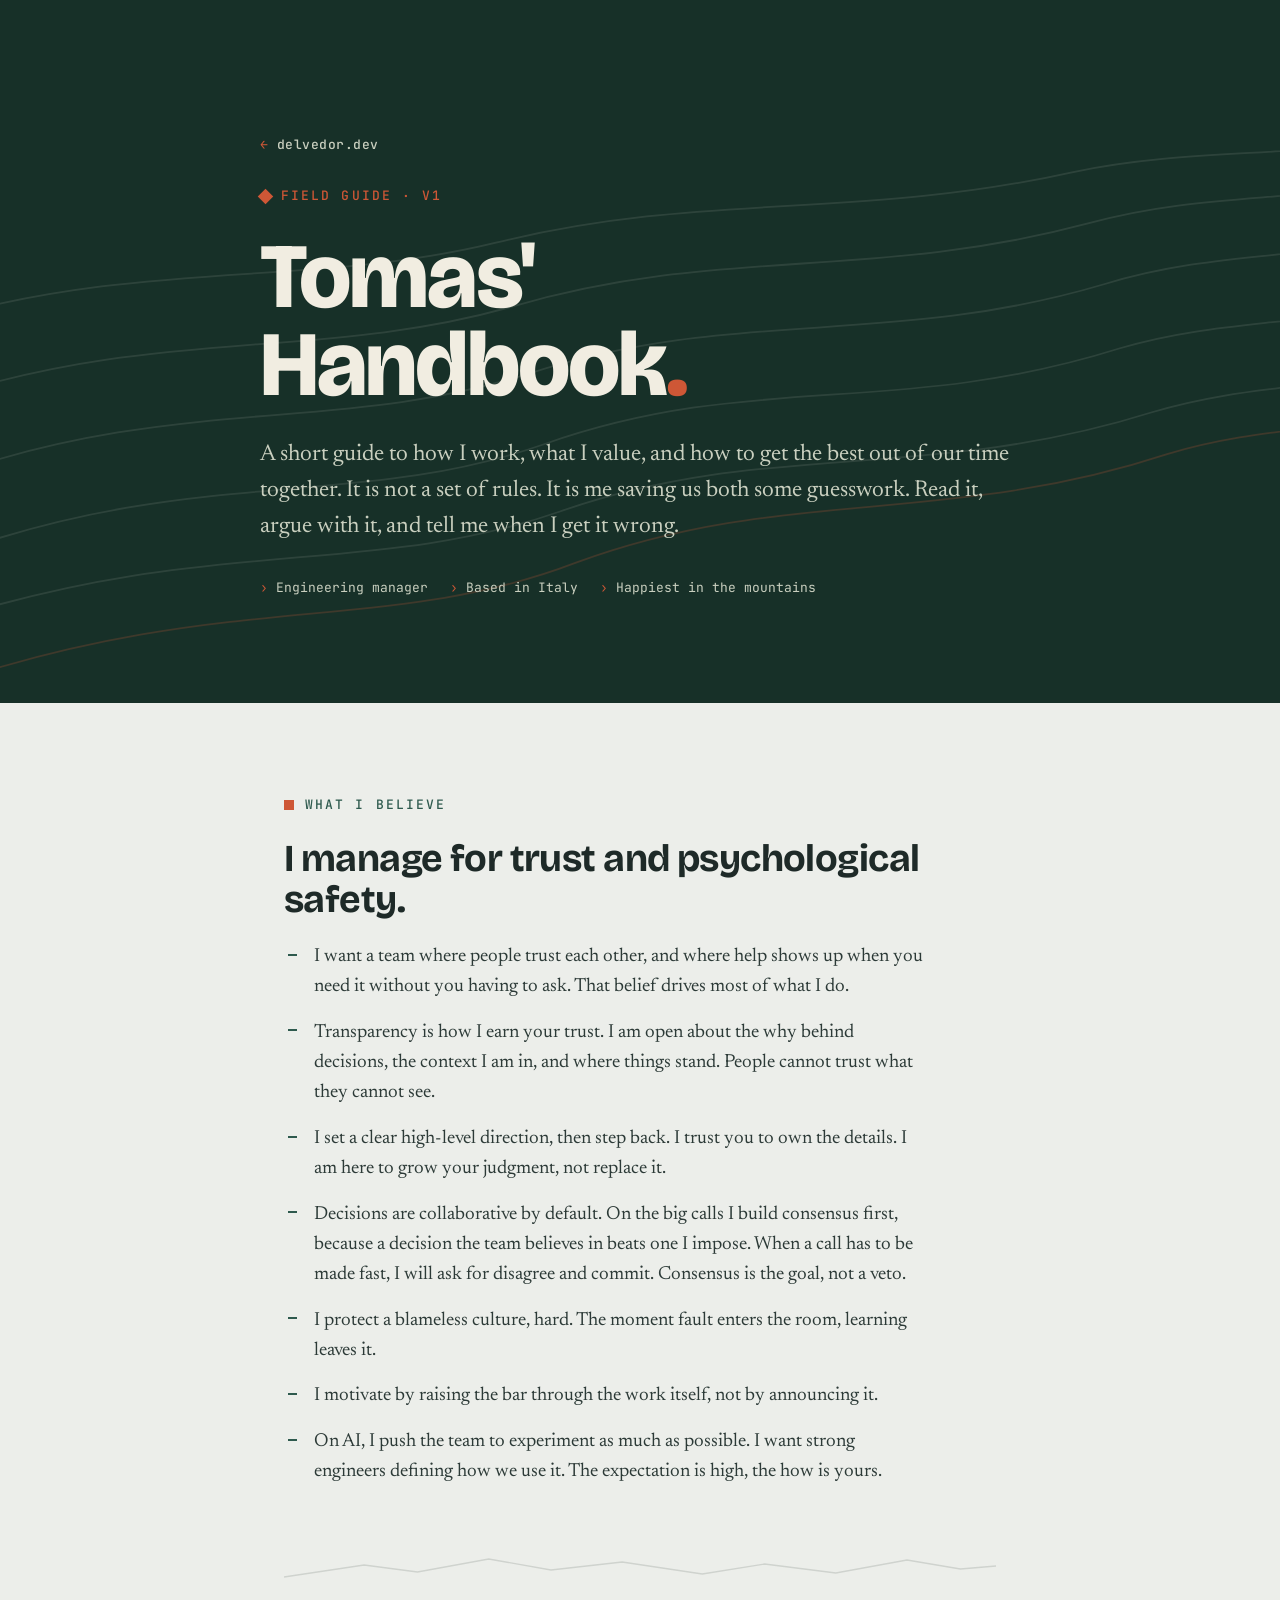
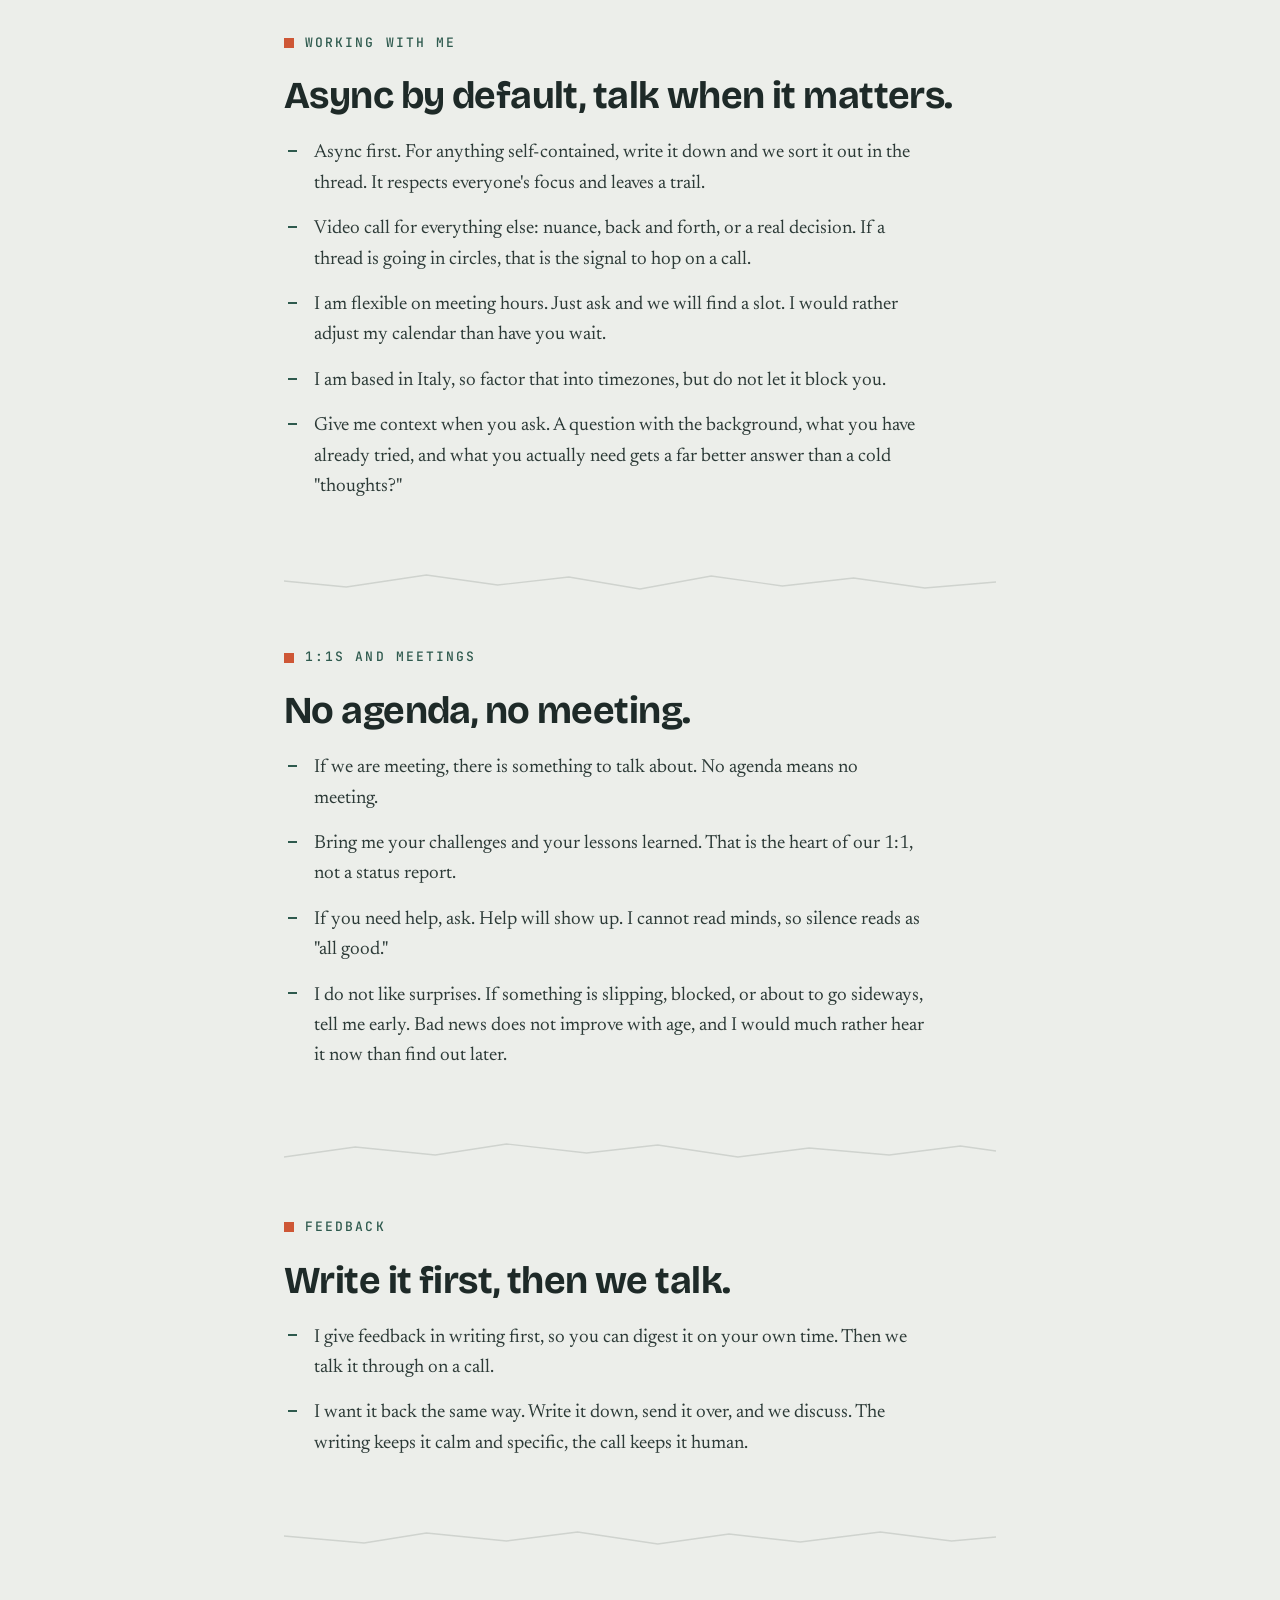
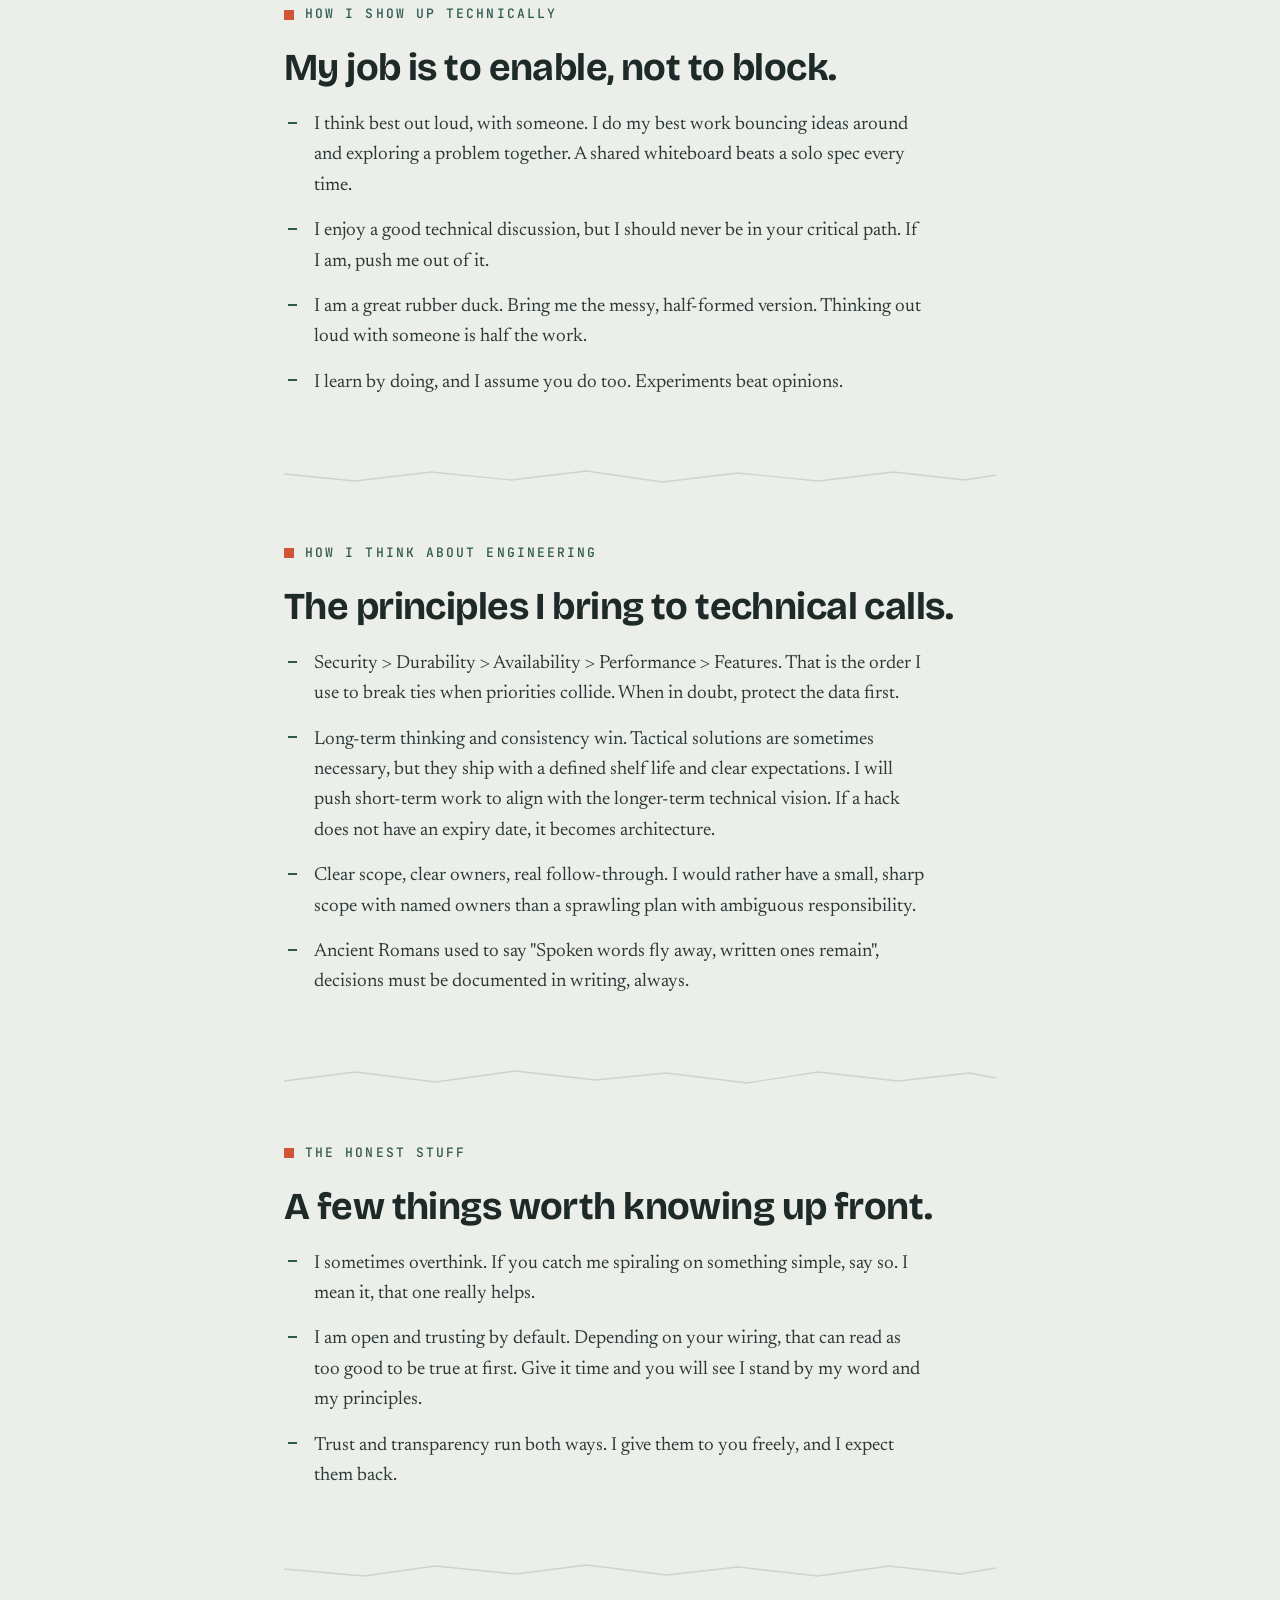
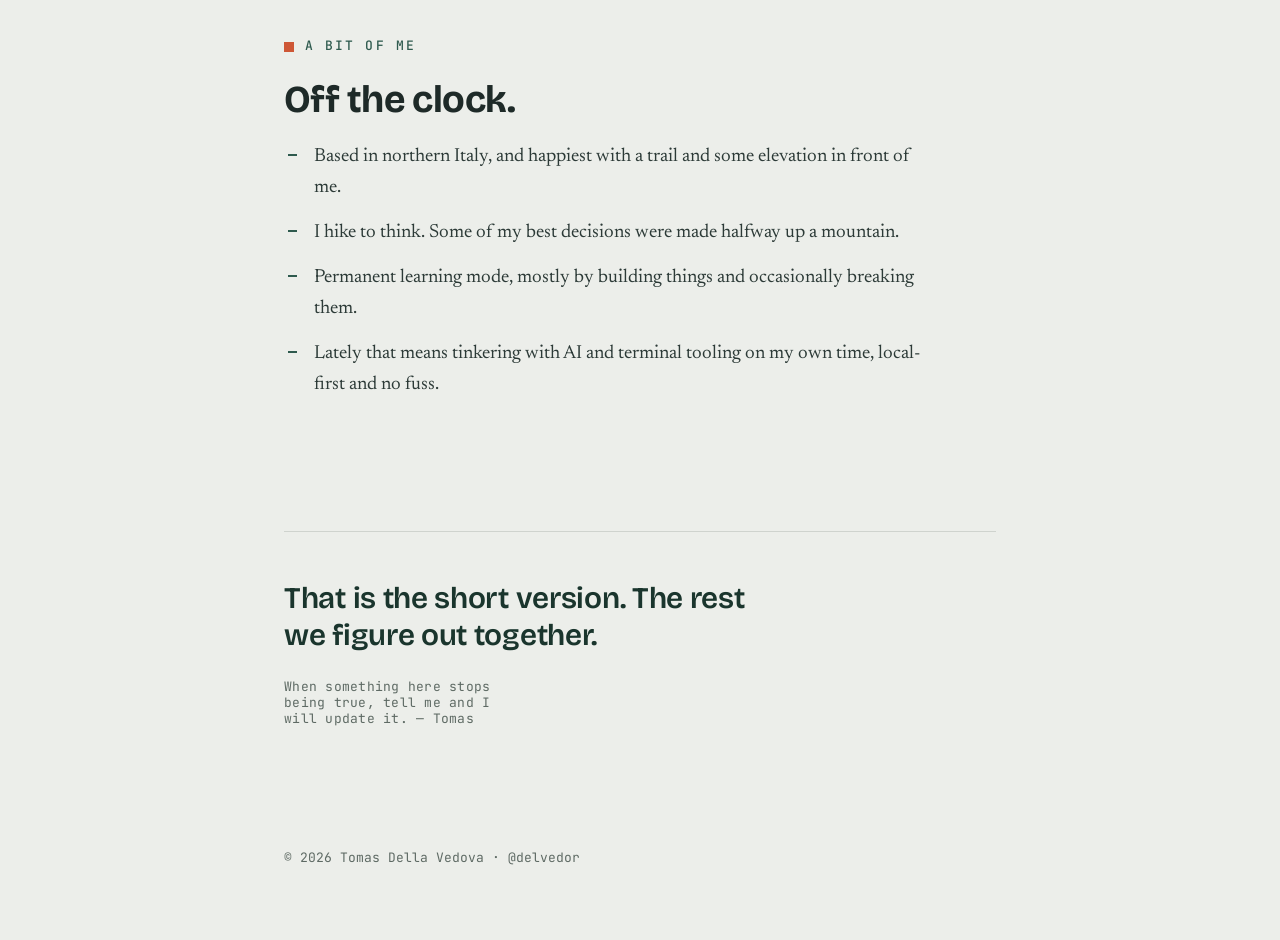
==== handbook.html @ 3f92c378 "Update website" ====
<!DOCTYPE html>
<html lang="en">
<head>
<meta charset="UTF-8">
<meta name="viewport" content="width=device-width, initial-scale=1.0">
<title>Tomas' Handbook</title>
<link rel="preconnect" href="https://fonts.googleapis.com">
<link rel="preconnect" href="https://fonts.gstatic.com" crossorigin>
<link href="https://fonts.googleapis.com/css2?family=Bricolage+Grotesque:opsz,wght@12..96,600;12..96,700;12..96,800&family=Newsreader:opsz,wght@6..72,400;6..72,500;6..72,600&family=JetBrains+Mono:wght@400;500;600&display=swap" rel="stylesheet">
<style>
  :root {
    --paper: #ECEEEA;
    --paper-2: #E4E7E1;
    --ink: #1E2A28;
    --stone: #5E6A64;
    --pine: #2E5A4E;
    --pine-deep: #1A352D;
    --pine-hero: #173028;
    --cream: #F1EDE1;
    --cream-dim: #C9CFBF;
    --blaze: #CE5736;
    --line: rgba(30,42,40,0.14);
    --line-soft: rgba(30,42,40,0.08);

    --display: "Bricolage Grotesque", system-ui, sans-serif;
    --body: "Newsreader", Georgia, serif;
    --mono: "JetBrains Mono", ui-monospace, monospace;
  }

  * { box-sizing: border-box; margin: 0; padding: 0; }

  html { scroll-behavior: smooth; }
  @media (prefers-reduced-motion: reduce) {
    html { scroll-behavior: auto; }
  }

  body {
    background: var(--paper);
    color: var(--ink);
    font-family: var(--body);
    font-size: 19px;
    line-height: 1.6;
    -webkit-font-smoothing: antialiased;
  }

  a { color: var(--blaze); text-decoration: none; border-bottom: 1px solid rgba(206,87,54,0.35); }
  a:hover { border-bottom-color: var(--blaze); }
  a:focus-visible { outline: 2px solid var(--blaze); outline-offset: 3px; border-radius: 2px; }

  /* ---------- HERO ---------- */
  .hero {
    position: relative;
    background: var(--pine-hero);
    color: var(--cream);
    overflow: hidden;
    padding: clamp(64px, 12vw, 130px) 24px clamp(56px, 9vw, 104px);
  }
  .hero__contours {
    position: absolute;
    inset: 0;
    width: 100%;
    height: 100%;
    pointer-events: none;
  }
  .hero__inner {
    position: relative;
    max-width: 760px;
    margin: 0 auto;
  }
  .backlink {
    font-family: var(--mono);
    font-size: 13px;
    font-weight: 500;
    letter-spacing: 0.04em;
    color: var(--cream-dim);
    border: none;
    display: inline-flex;
    align-items: center;
    gap: 8px;
    margin-bottom: 30px;
  }
  .backlink:hover { color: var(--cream); border: none; }
  .backlink:focus-visible { outline: 2px solid var(--blaze); outline-offset: 3px; border-radius: 2px; }
  .backlink__arrow { color: var(--blaze); transition: transform .25s ease; }
  .backlink:hover .backlink__arrow { transform: translateX(-4px); }
  @media (prefers-reduced-motion: reduce) { .backlink:hover .backlink__arrow { transform: none; } }
  .eyebrow {
    font-family: var(--mono);
    font-size: 13px;
    font-weight: 500;
    letter-spacing: 0.16em;
    text-transform: uppercase;
  }
  .hero .eyebrow {
    color: var(--blaze);
    display: flex;
    align-items: center;
    gap: 10px;
    margin-bottom: 26px;
  }
  .hero .eyebrow::before {
    content: "";
    width: 11px; height: 11px;
    background: var(--blaze);
    display: inline-block;
    transform: rotate(45deg);
  }
  .hero h1 {
    font-family: var(--display);
    font-weight: 800;
    font-size: clamp(46px, 11vw, 92px);
    line-height: 0.96;
    letter-spacing: -0.02em;
    color: var(--cream);
  }
  .hero h1 em {
    font-style: normal;
    color: var(--blaze);
  }
  .hero__lede {
    margin-top: 28px;
    font-size: clamp(19px, 2.6vw, 23px);
    line-height: 1.55;
    max-width: 58ch;
    color: var(--cream-dim);
  }
  .hero__lede strong { color: var(--cream); font-weight: 600; }
  .hero__meta {
    margin-top: 34px;
    display: flex;
    flex-wrap: wrap;
    gap: 10px 22px;
    font-family: var(--mono);
    font-size: 13px;
    color: var(--cream-dim);
  }
  .hero__meta span { display: inline-flex; align-items: center; gap: 8px; }
  .hero__meta span::before { content: "›"; color: var(--blaze); }

  /* ---------- BODY ---------- */
  main {
    max-width: 760px;
    margin: 0 auto;
    padding: clamp(48px, 8vw, 92px) 24px clamp(64px, 10vw, 120px);
  }

  .section { padding: clamp(34px, 5vw, 52px) 0; }
  .section:first-child { padding-top: 0; }

  .section__label {
    color: var(--pine);
    display: flex;
    align-items: center;
    gap: 11px;
    margin-bottom: 22px;
  }
  .section__label::before {
    content: "";
    width: 10px; height: 10px;
    background: var(--blaze);
    display: inline-block;
  }
  .section h2 {
    font-family: var(--display);
    font-weight: 700;
    font-size: clamp(27px, 4.4vw, 38px);
    line-height: 1.08;
    letter-spacing: -0.015em;
    margin-bottom: 22px;
    color: var(--ink);
  }
  .section > p {
    max-width: 64ch;
    margin-bottom: 14px;
    color: #2c3a37;
  }

  ul.points {
    list-style: none;
    max-width: 64ch;
  }
  ul.points li {
    position: relative;
    padding-left: 30px;
    margin-bottom: 15px;
    color: #2c3a37;
  }
  ul.points li::before {
    content: "";
    position: absolute;
    left: 4px;
    top: 0.62em;
    width: 9px;
    height: 2px;
    background: var(--pine);
  }
  ul.points li strong { font-weight: 600; color: var(--ink); }

  /* ---------- RIDGELINE DIVIDER ---------- */
  .ridge {
    display: block;
    width: 100%;
    height: 26px;
    color: var(--line);
  }
  .ridge svg { display: block; width: 100%; height: 100%; }

  /* ---------- CLOSER ---------- */
  .closer {
    margin-top: clamp(40px, 6vw, 64px);
    padding-top: clamp(34px, 5vw, 48px);
    border-top: 1px solid var(--line);
  }
  .closer p {
    font-family: var(--display);
    font-weight: 600;
    font-size: clamp(22px, 3.4vw, 30px);
    line-height: 1.25;
    letter-spacing: -0.01em;
    max-width: 26ch;
    color: var(--pine-deep);
  }
  .closer .signoff {
    font-family: var(--mono);
    font-size: 13px;
    color: var(--stone);
    margin-top: 24px;
    font-weight: 400;
    letter-spacing: 0.02em;
  }

  /* ---------- FOOTER ---------- */
  footer { max-width: 760px; margin: 0 auto; padding: 0 24px clamp(48px, 7vw, 72px); }
  footer p { font-family: var(--mono); font-size: 13px; color: var(--stone); }

  /* ---------- REVEAL ---------- */
  .reveal { opacity: 0; transform: translateY(16px); transition: opacity .6s ease, transform .6s ease; }
  .reveal.in { opacity: 1; transform: none; }
  @media (prefers-reduced-motion: reduce) {
    .reveal { opacity: 1; transform: none; transition: none; }
  }

  @media (max-width: 600px) {
    body { font-size: 18px; }
    main { padding-left: 20px; padding-right: 20px; }
    .hero { padding-left: 20px; padding-right: 20px; }
  }
</style>
</head>
<body>

  <header class="hero">
    <svg class="hero__contours" viewBox="0 0 800 460" preserveAspectRatio="xMidYMid slice" aria-hidden="true">
      <g fill="none" stroke="#F1EDE1" stroke-width="1.1" opacity="0.10">
        <path d="M-40,360 C120,300 220,330 340,288 C470,242 560,272 700,228 C760,210 820,214 860,200"/>
        <path d="M-40,400 C130,344 230,372 350,330 C480,285 580,312 720,268 C780,250 830,254 870,240"/>
        <path d="M-40,310 C110,256 210,282 330,244 C460,202 555,228 690,188 C755,168 815,172 860,160"/>
        <path d="M-40,260 C100,214 200,236 320,202 C450,164 545,186 680,150 C745,132 805,136 855,126"/>
        <path d="M-40,210 C95,172 195,190 310,162 C440,130 535,148 670,118 C735,104 800,108 850,100"/>
      </g>
      <g fill="none" stroke="#CE5736" stroke-width="1.1" opacity="0.22">
        <path d="M-40,440 C140,378 240,408 360,362 C490,314 590,340 730,294 C790,276 840,280 880,266"/>
      </g>
    </svg>
    <div class="hero__inner">
      <a class="backlink" href="https://delvedor.dev/"><span class="backlink__arrow">←</span> delvedor.dev</a>
      <div class="eyebrow">Field guide · v1</div>
      <h1>Tomas'<br>Handbook<em>.</em></h1>
      <p class="hero__lede">A short guide to how I work, what I value, and how to get the best out of our time together. It is not a set of rules. It is me saving us both some guesswork. Read it, argue with it, and tell me when I get it wrong.</p>
      <div class="hero__meta">
        <span>Engineering manager</span>
        <span>Based in Italy</span>
        <span>Happiest in the mountains</span>
      </div>
    </div>
  </header>

  <main>

    <section class="section reveal">
      <div class="eyebrow section__label">What I believe</div>
      <h2>I manage for trust and psychological safety.</h2>
      <ul class="points">
        <li>I want a team where people trust each other, and where help shows up when you need it without you having to ask. That belief drives most of what I do.</li>
        <li>Transparency is how I earn your trust. I am open about the why behind decisions, the context I am in, and where things stand. People cannot trust what they cannot see.</li>
        <li>I set a clear high-level direction, then step back. I trust you to own the details. I am here to grow your judgment, not replace it.</li>
        <li>Decisions are collaborative by default. On the big calls I build consensus first, because a decision the team believes in beats one I impose. When a call has to be made fast, I will ask for disagree and commit. Consensus is the goal, not a veto.</li>
        <li>I protect a blameless culture, hard. The moment fault enters the room, learning leaves it.</li>
        <li>I motivate by raising the bar through the work itself, not by announcing it.</li>
        <li>On AI, I push the team to experiment as much as possible. I want strong engineers defining how we use it. The expectation is high, the how is yours.</li>
      </ul>
    </section>

    <div class="ridge reveal" aria-hidden="true">
      <svg viewBox="0 0 800 26" preserveAspectRatio="none"><polyline points="0,22 90,10 150,17 230,4 300,15 380,7 470,19 540,9 620,18 700,5 760,14 800,11" fill="none" stroke="currentColor" stroke-width="1.4"/></svg>
    </div>

    <section class="section reveal">
      <div class="eyebrow section__label">Working with me</div>
      <h2>Async by default, talk when it matters.</h2>
      <ul class="points">
        <li>Async first. For anything self-contained, write it down and we sort it out in the thread. It respects everyone's focus and leaves a trail.</li>
        <li>Video call for everything else: nuance, back and forth, or a real decision. If a thread is going in circles, that is the signal to hop on a call.</li>
        <li>I am flexible on meeting hours. Just ask and we will find a slot. I would rather adjust my calendar than have you wait.</li>
        <li>I am based in Italy, so factor that into timezones, but do not let it block you.</li>
        <li>Give me context when you ask. A question with the background, what you have already tried, and what you actually need gets a far better answer than a cold "thoughts?"</li>
      </ul>
    </section>

    <div class="ridge reveal" aria-hidden="true">
      <svg viewBox="0 0 800 26" preserveAspectRatio="none"><polyline points="0,12 70,18 160,6 240,16 320,8 400,20 480,7 560,17 640,9 720,19 800,13" fill="none" stroke="currentColor" stroke-width="1.4"/></svg>
    </div>

    <section class="section reveal">
      <div class="eyebrow section__label">1:1s and meetings</div>
      <h2>No agenda, no meeting.</h2>
      <ul class="points">
        <li>If we are meeting, there is something to talk about. No agenda means no meeting.</li>
        <li>Bring me your challenges and your lessons learned. That is the heart of our 1:1, not a status report.</li>
        <li>If you need help, ask. Help will show up. I cannot read minds, so silence reads as "all good."</li>
        <li>I do not like surprises. If something is slipping, blocked, or about to go sideways, tell me early. Bad news does not improve with age, and I would much rather hear it now than find out later.</li>
      </ul>
    </section>

    <div class="ridge reveal" aria-hidden="true">
      <svg viewBox="0 0 800 26" preserveAspectRatio="none"><polyline points="0,18 80,8 170,16 250,5 340,14 420,6 510,18 590,9 680,16 760,7 800,12" fill="none" stroke="currentColor" stroke-width="1.4"/></svg>
    </div>

    <section class="section reveal">
      <div class="eyebrow section__label">Feedback</div>
      <h2>Write it first, then we talk.</h2>
      <ul class="points">
        <li>I give feedback in writing first, so you can digest it on your own time. Then we talk it through on a call.</li>
        <li>I want it back the same way. Write it down, send it over, and we discuss. The writing keeps it calm and specific, the call keeps it human.</li>
      </ul>
    </section>

    <div class="ridge reveal" aria-hidden="true">
      <svg viewBox="0 0 800 26" preserveAspectRatio="none"><polyline points="0,10 90,17 160,7 250,15 330,6 420,18 500,8 580,16 670,6 750,15 800,11" fill="none" stroke="currentColor" stroke-width="1.4"/></svg>
    </div>

    <section class="section reveal">
      <div class="eyebrow section__label">How I show up technically</div>
      <h2>My job is to enable, not to block.</h2>
      <ul class="points">
        <li>I think best out loud, with someone. I do my best work bouncing ideas around and exploring a problem together. A shared whiteboard beats a solo spec every time.</li>
        <li>I enjoy a good technical discussion, but I should never be in your critical path. If I am, push me out of it.</li>
        <li>I am a great rubber duck. Bring me the messy, half-formed version. Thinking out loud with someone is half the work.</li>
        <li>I learn by doing, and I assume you do too. Experiments beat opinions.</li>
      </ul>
    </section>

    <div class="ridge reveal" aria-hidden="true">
      <svg viewBox="0 0 800 26" preserveAspectRatio="none"><polyline points="0,9 80,16 165,7 255,15 340,6 425,17 510,8 600,16 685,7 765,15 800,10" fill="none" stroke="currentColor" stroke-width="1.4"/></svg>
    </div>

    <section class="section reveal">
      <div class="eyebrow section__label">How I think about engineering</div>
      <h2>The principles I bring to technical calls.</h2>
      <ul class="points">
        <li>Security &gt; Durability &gt; Availability &gt; Performance &gt; Features. That is the order I use to break ties when priorities collide. When in doubt, protect the data first.</li>
        <li>Long-term thinking and consistency win. Tactical solutions are sometimes necessary, but they ship with a defined shelf life and clear expectations. I will push short-term work to align with the longer-term technical vision. If a hack does not have an expiry date, it becomes architecture.</li>
        <li>Clear scope, clear owners, real follow-through. I would rather have a small, sharp scope with named owners than a sprawling plan with ambiguous responsibility.</li>
        <li>Ancient Romans used to say "Spoken words fly away, written ones remain", decisions must be documented in writing, always.</li>
      </ul>
    </section>

    <div class="ridge reveal" aria-hidden="true">
      <svg viewBox="0 0 800 26" preserveAspectRatio="none"><polyline points="0,16 80,7 170,17 260,6 350,15 430,8 520,18 600,7 690,16 770,8 800,13" fill="none" stroke="currentColor" stroke-width="1.4"/></svg>
    </div>

    <section class="section reveal">
      <div class="eyebrow section__label">The honest stuff</div>
      <h2>A few things worth knowing up front.</h2>
      <ul class="points">
        <li>I sometimes overthink. If you catch me spiraling on something simple, say so. I mean it, that one really helps.</li>
        <li>I am open and trusting by default. Depending on your wiring, that can read as too good to be true at first. Give it time and you will see I stand by my word and my principles.</li>
        <li>Trust and transparency run both ways. I give them to you freely, and I expect them back.</li>
      </ul>
    </section>

    <div class="ridge reveal" aria-hidden="true">
      <svg viewBox="0 0 800 26" preserveAspectRatio="none"><polyline points="0,11 90,18 170,8 260,16 340,7 430,17 510,9 600,18 680,8 760,16 800,10" fill="none" stroke="currentColor" stroke-width="1.4"/></svg>
    </div>

    <section class="section reveal">
      <div class="eyebrow section__label">A bit of me</div>
      <h2>Off the clock.</h2>
      <ul class="points">
        <li>Based in northern Italy, and happiest with a trail and some elevation in front of me.</li>
        <li>I hike to think. Some of my best decisions were made halfway up a mountain.</li>
        <li>Permanent learning mode, mostly by building things and occasionally breaking them.</li>
        <li>Lately that means tinkering with AI and terminal tooling on my own time, local-first and no fuss.</li>
      </ul>
    </section>

    <div class="closer reveal">
      <p>That is the short version. The rest we figure out together.</p>
      <p class="signoff">When something here stops being true, tell me and I will update it. — Tomas</p>
    </div>

  </main>

  <footer>
    <p>© <span id="year"></span> Tomas Della Vedova · @delvedor</p>
  </footer>

  <script>
    document.getElementById('year').textContent = new Date().getFullYear();

    (function () {
      var els = document.querySelectorAll('.reveal');
      if (!('IntersectionObserver' in window) || window.matchMedia('(prefers-reduced-motion: reduce)').matches) {
        els.forEach(function (el) { el.classList.add('in'); });
        return;
      }
      var io = new IntersectionObserver(function (entries) {
        entries.forEach(function (e) {
          if (e.isIntersecting) { e.target.classList.add('in'); io.unobserve(e.target); }
        });
      }, { threshold: 0.12, rootMargin: '0px 0px -40px 0px' });
      els.forEach(function (el) { io.observe(el); });
    })();
  </script>

</body>
</html>
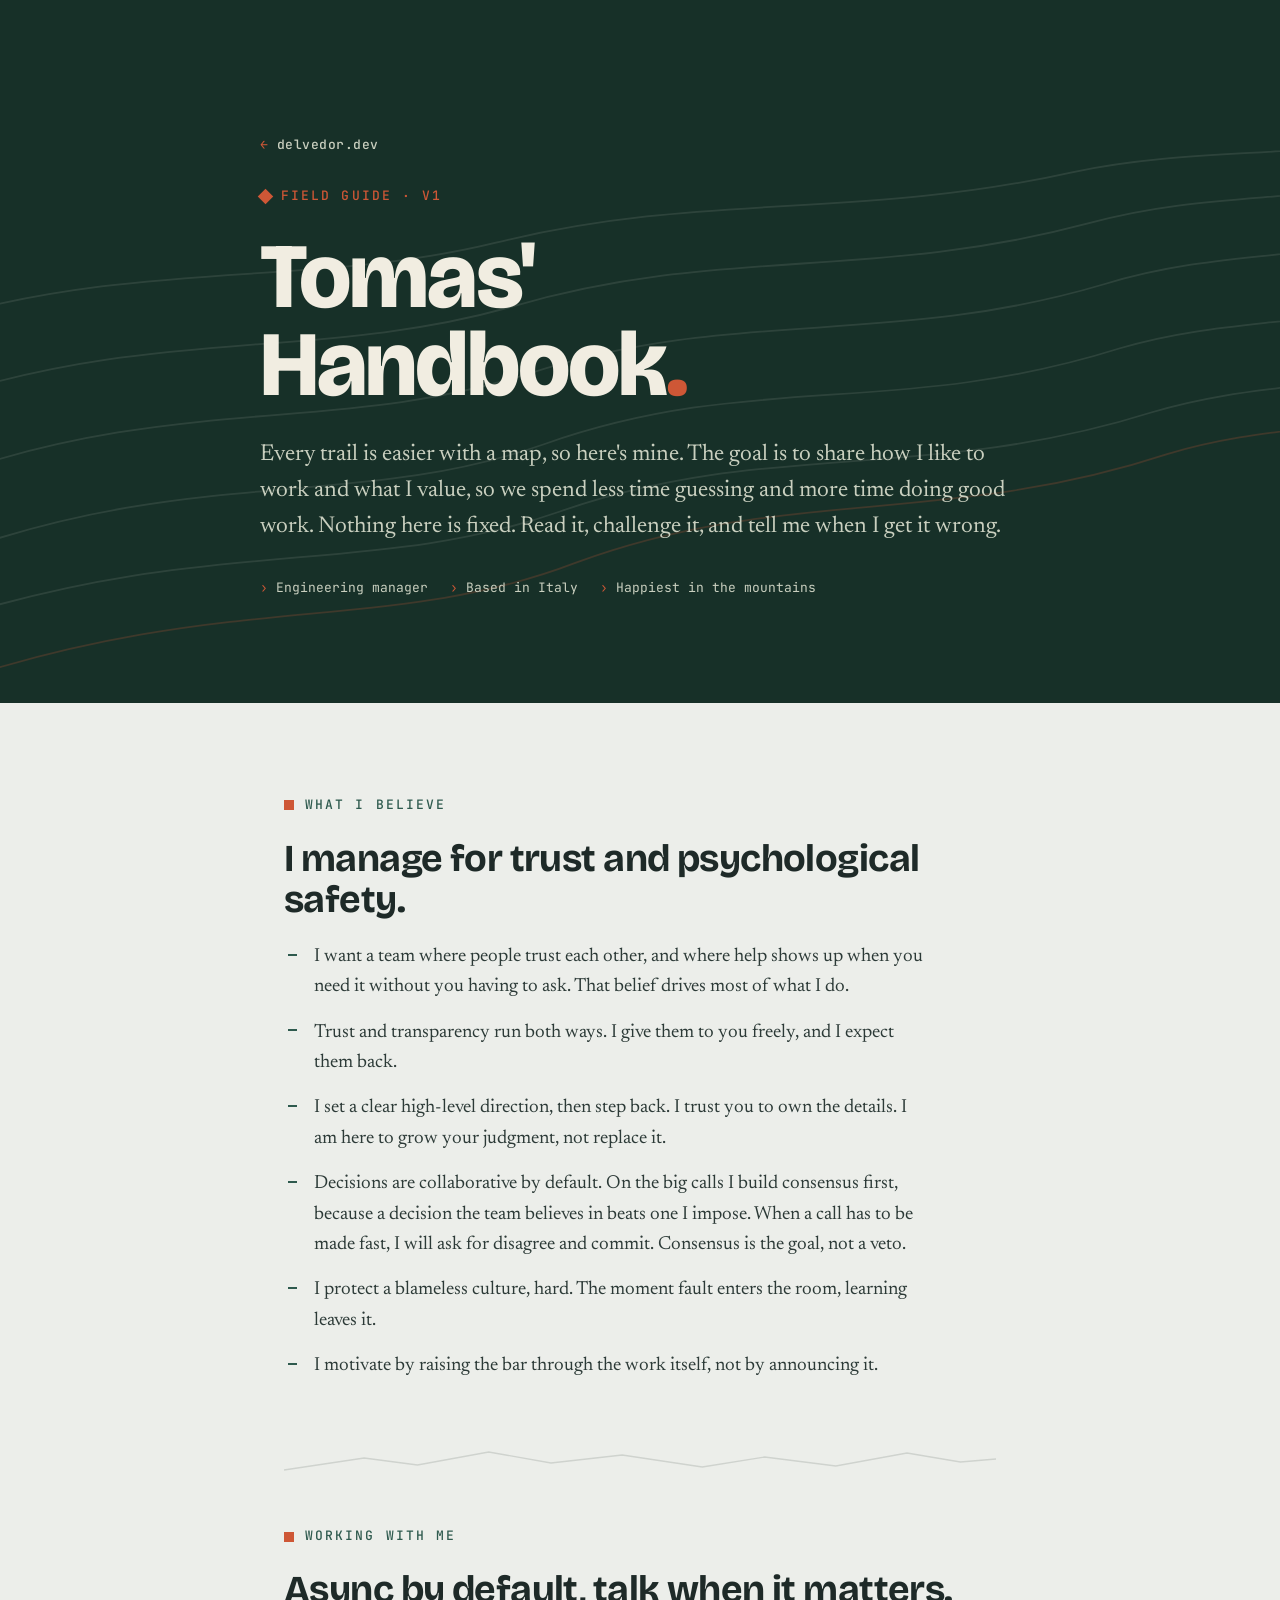
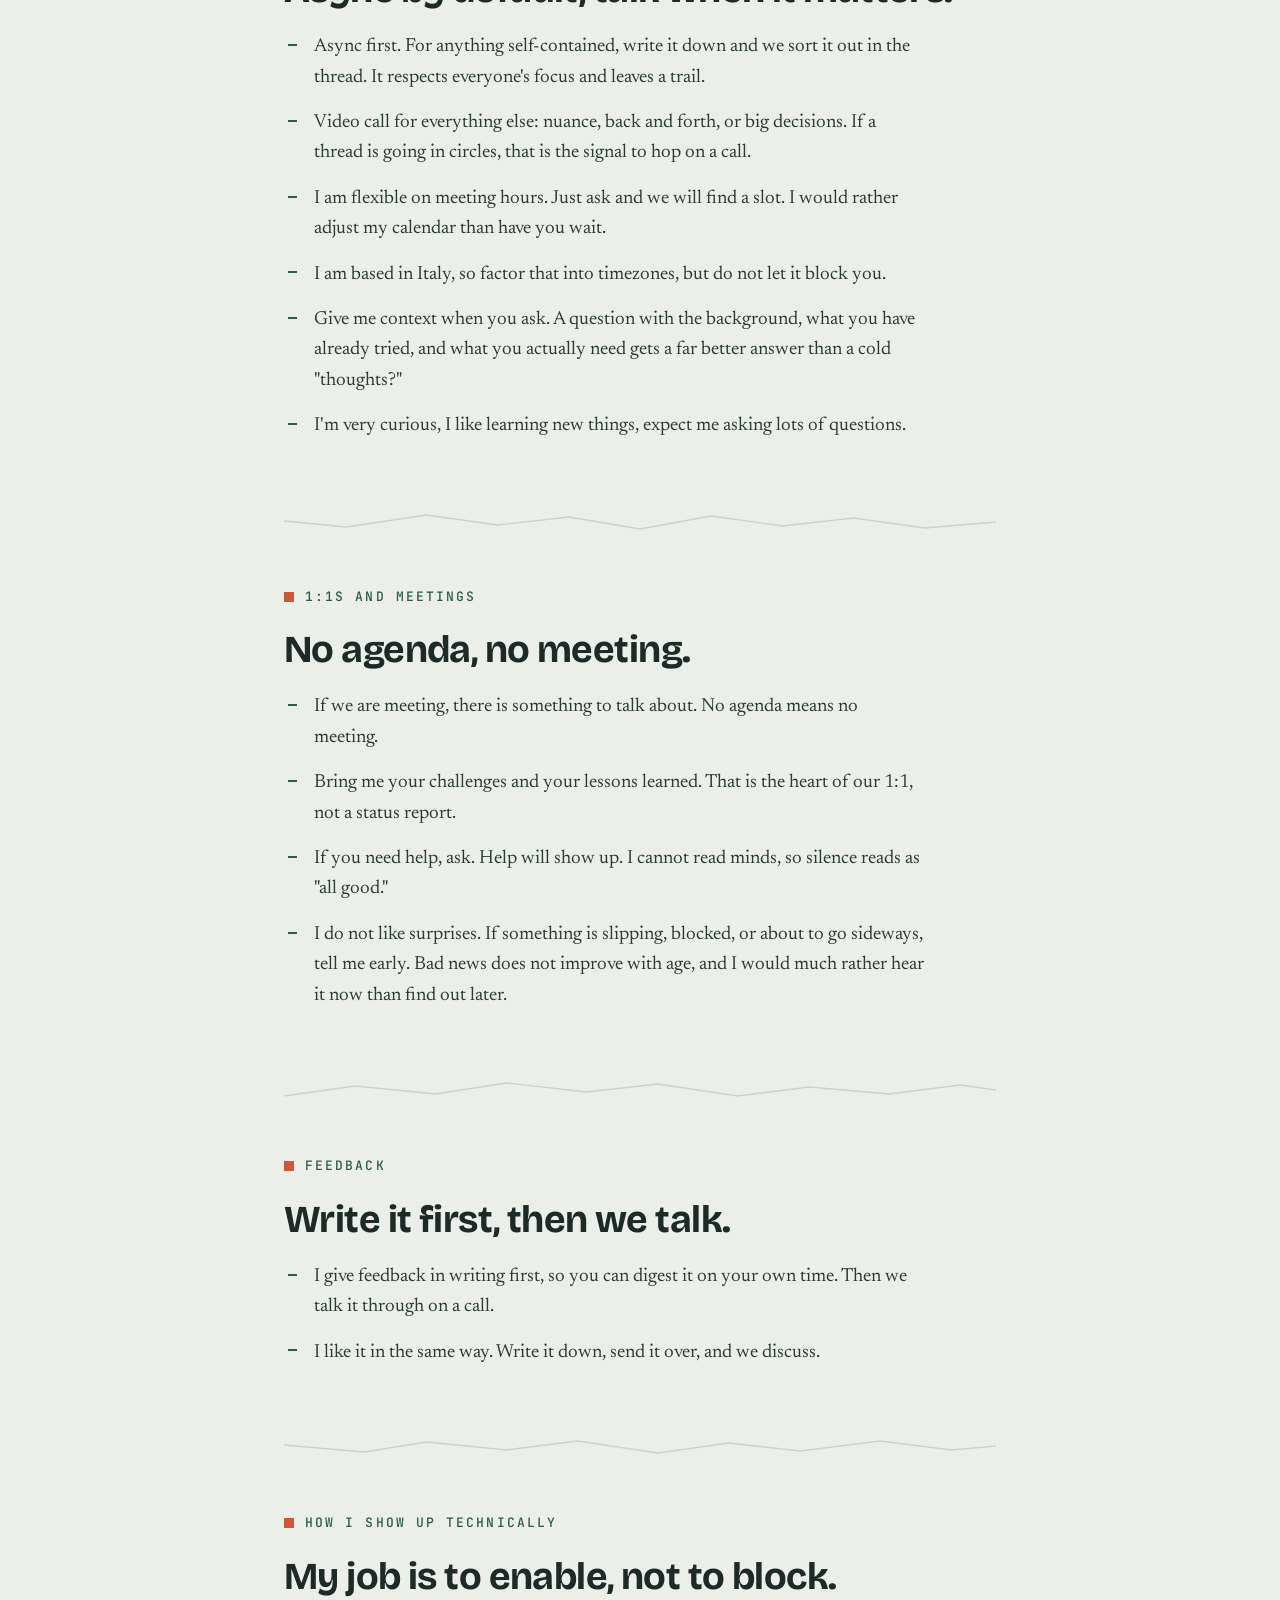
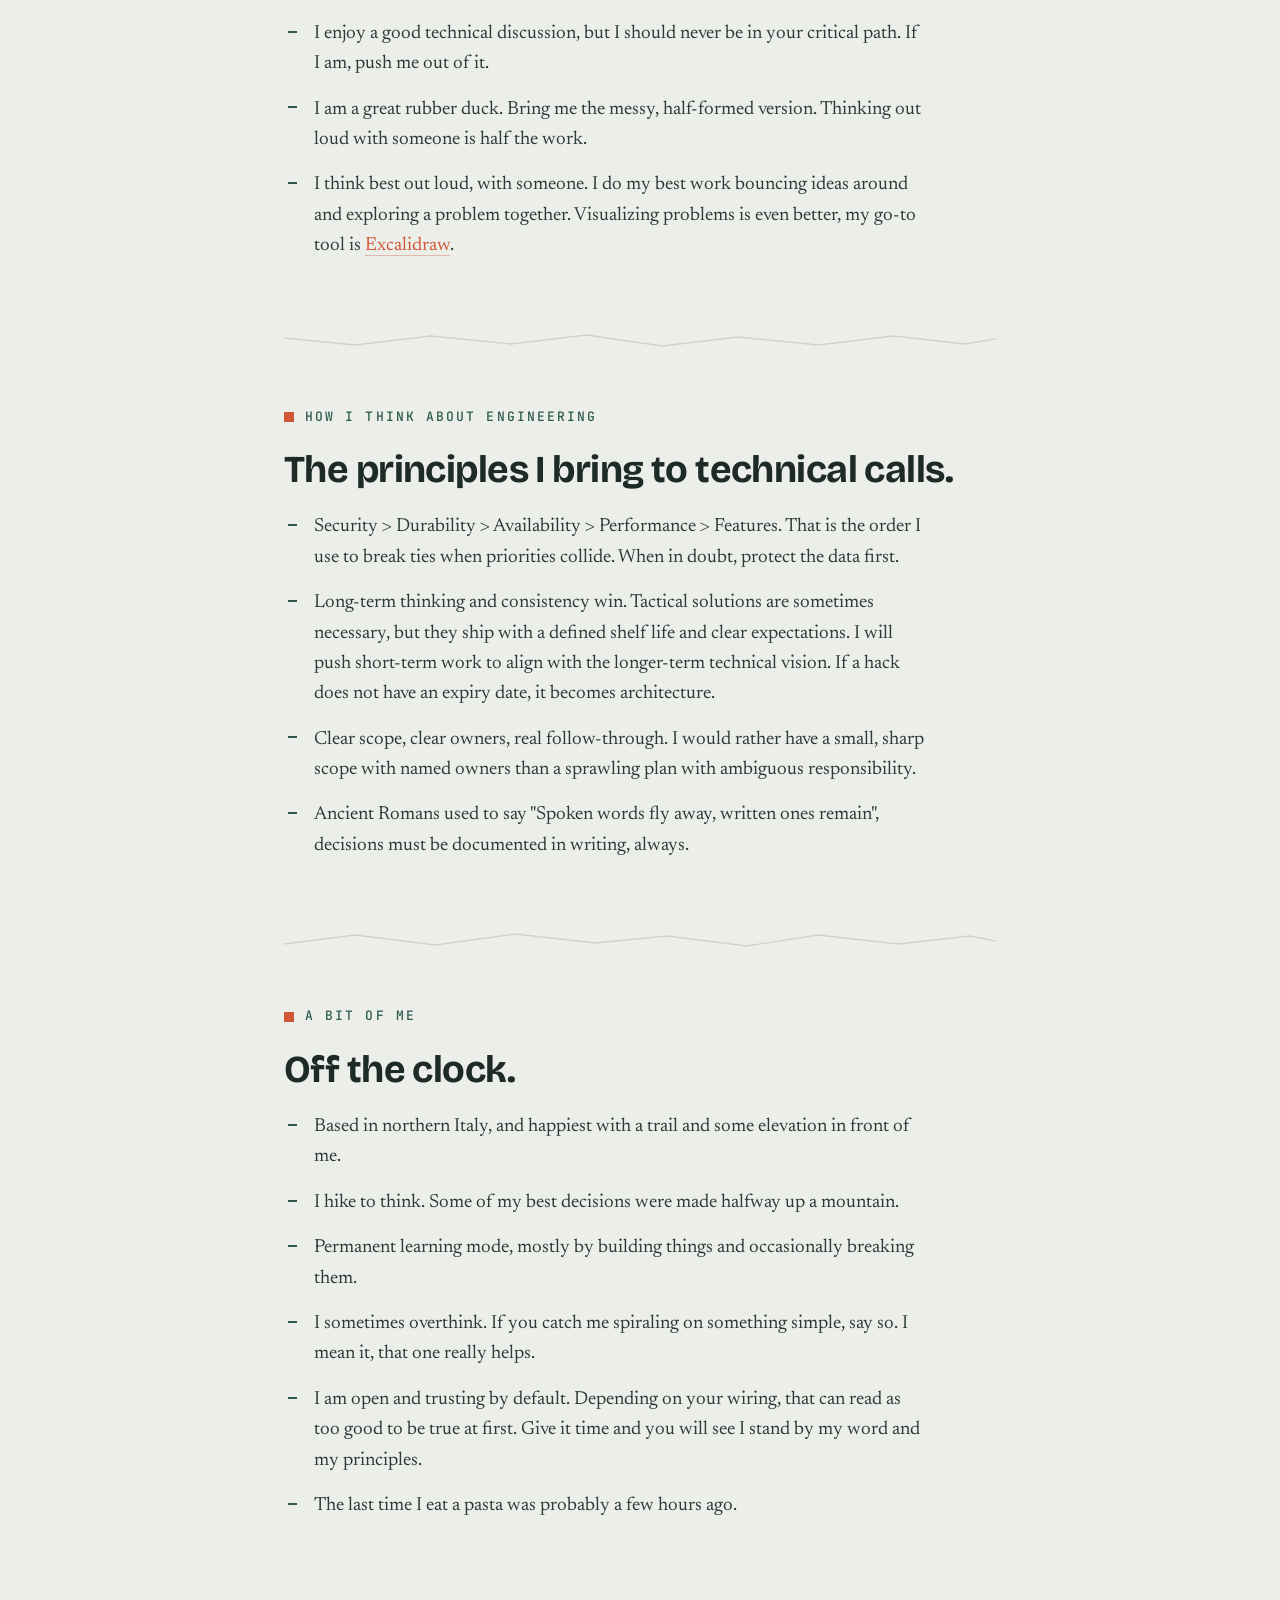
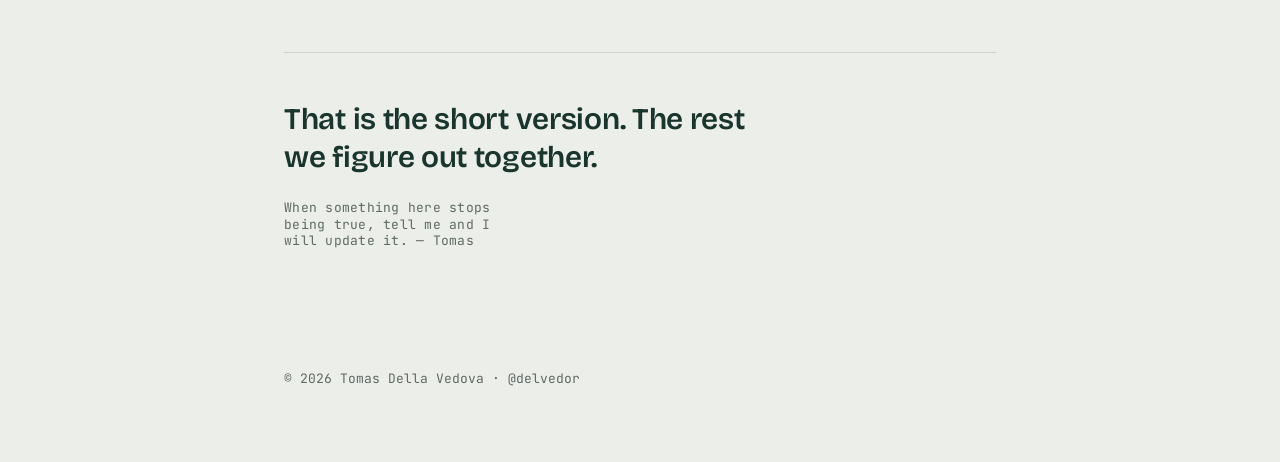
==== commit 0ec90e9e: "Nits" ====
--- a/handbook.html
+++ b/handbook.html
@@ -266,7 +266,7 @@
       <a class="backlink" href="https://delvedor.dev/"><span class="backlink__arrow">←</span> delvedor.dev</a>
       <div class="eyebrow">Field guide · v1</div>
       <h1>Tomas'<br>Handbook<em>.</em></h1>
-      <p class="hero__lede">A short guide to how I work, what I value, and how to get the best out of our time together. It is not a set of rules. It is me saving us both some guesswork. Read it, argue with it, and tell me when I get it wrong.</p>
+      <p class="hero__lede">Every trail is easier with a map, so here's mine. The goal is to share how I like to work and what I value, so we spend less time guessing and more time doing good work. Nothing here is fixed. Read it, challenge it, and tell me when I get it wrong.</p>
       <div class="hero__meta">
         <span>Engineering manager</span>
         <span>Based in Italy</span>
@@ -282,12 +282,11 @@
       <h2>I manage for trust and psychological safety.</h2>
       <ul class="points">
         <li>I want a team where people trust each other, and where help shows up when you need it without you having to ask. That belief drives most of what I do.</li>
-        <li>Transparency is how I earn your trust. I am open about the why behind decisions, the context I am in, and where things stand. People cannot trust what they cannot see.</li>
+        <li>Trust and transparency run both ways. I give them to you freely, and I expect them back.</li>
         <li>I set a clear high-level direction, then step back. I trust you to own the details. I am here to grow your judgment, not replace it.</li>
         <li>Decisions are collaborative by default. On the big calls I build consensus first, because a decision the team believes in beats one I impose. When a call has to be made fast, I will ask for disagree and commit. Consensus is the goal, not a veto.</li>
         <li>I protect a blameless culture, hard. The moment fault enters the room, learning leaves it.</li>
         <li>I motivate by raising the bar through the work itself, not by announcing it.</li>
-        <li>On AI, I push the team to experiment as much as possible. I want strong engineers defining how we use it. The expectation is high, the how is yours.</li>
       </ul>
     </section>
 
@@ -300,10 +299,11 @@
       <h2>Async by default, talk when it matters.</h2>
       <ul class="points">
         <li>Async first. For anything self-contained, write it down and we sort it out in the thread. It respects everyone's focus and leaves a trail.</li>
-        <li>Video call for everything else: nuance, back and forth, or a real decision. If a thread is going in circles, that is the signal to hop on a call.</li>
+        <li>Video call for everything else: nuance, back and forth, or big decisions. If a thread is going in circles, that is the signal to hop on a call.</li>
         <li>I am flexible on meeting hours. Just ask and we will find a slot. I would rather adjust my calendar than have you wait.</li>
         <li>I am based in Italy, so factor that into timezones, but do not let it block you.</li>
         <li>Give me context when you ask. A question with the background, what you have already tried, and what you actually need gets a far better answer than a cold "thoughts?"</li>
+        <li>I'm very curious, I like learning new things, expect me asking lots of questions.</li>
       </ul>
     </section>
 
@@ -331,7 +331,7 @@
       <h2>Write it first, then we talk.</h2>
       <ul class="points">
         <li>I give feedback in writing first, so you can digest it on your own time. Then we talk it through on a call.</li>
-        <li>I want it back the same way. Write it down, send it over, and we discuss. The writing keeps it calm and specific, the call keeps it human.</li>
+        <li>I like it in the same way. Write it down, send it over, and we discuss.</li>
       </ul>
     </section>
 
@@ -343,10 +343,9 @@
       <div class="eyebrow section__label">How I show up technically</div>
       <h2>My job is to enable, not to block.</h2>
       <ul class="points">
-        <li>I think best out loud, with someone. I do my best work bouncing ideas around and exploring a problem together. A shared whiteboard beats a solo spec every time.</li>
         <li>I enjoy a good technical discussion, but I should never be in your critical path. If I am, push me out of it.</li>
         <li>I am a great rubber duck. Bring me the messy, half-formed version. Thinking out loud with someone is half the work.</li>
-        <li>I learn by doing, and I assume you do too. Experiments beat opinions.</li>
+        <li>I think best out loud, with someone. I do my best work bouncing ideas around and exploring a problem together. Visualizing problems is even better, my go-to tool is <a href="https://excalidraw.com/" target="_blank">Excalidraw</a>.</li>
       </ul>
     </section>
 
@@ -370,27 +369,15 @@
     </div>
 
     <section class="section reveal">
-      <div class="eyebrow section__label">The honest stuff</div>
-      <h2>A few things worth knowing up front.</h2>
-      <ul class="points">
-        <li>I sometimes overthink. If you catch me spiraling on something simple, say so. I mean it, that one really helps.</li>
-        <li>I am open and trusting by default. Depending on your wiring, that can read as too good to be true at first. Give it time and you will see I stand by my word and my principles.</li>
-        <li>Trust and transparency run both ways. I give them to you freely, and I expect them back.</li>
-      </ul>
-    </section>
-
-    <div class="ridge reveal" aria-hidden="true">
-      <svg viewBox="0 0 800 26" preserveAspectRatio="none"><polyline points="0,11 90,18 170,8 260,16 340,7 430,17 510,9 600,18 680,8 760,16 800,10" fill="none" stroke="currentColor" stroke-width="1.4"/></svg>
-    </div>
-
-    <section class="section reveal">
       <div class="eyebrow section__label">A bit of me</div>
       <h2>Off the clock.</h2>
       <ul class="points">
         <li>Based in northern Italy, and happiest with a trail and some elevation in front of me.</li>
         <li>I hike to think. Some of my best decisions were made halfway up a mountain.</li>
         <li>Permanent learning mode, mostly by building things and occasionally breaking them.</li>
-        <li>Lately that means tinkering with AI and terminal tooling on my own time, local-first and no fuss.</li>
+        <li>I sometimes overthink. If you catch me spiraling on something simple, say so. I mean it, that one really helps.</li>
+        <li>I am open and trusting by default. Depending on your wiring, that can read as too good to be true at first. Give it time and you will see I stand by my word and my principles.</li>
+        <li>The last time I eat a pasta was probably a few hours ago.</li>
       </ul>
     </section>
 
